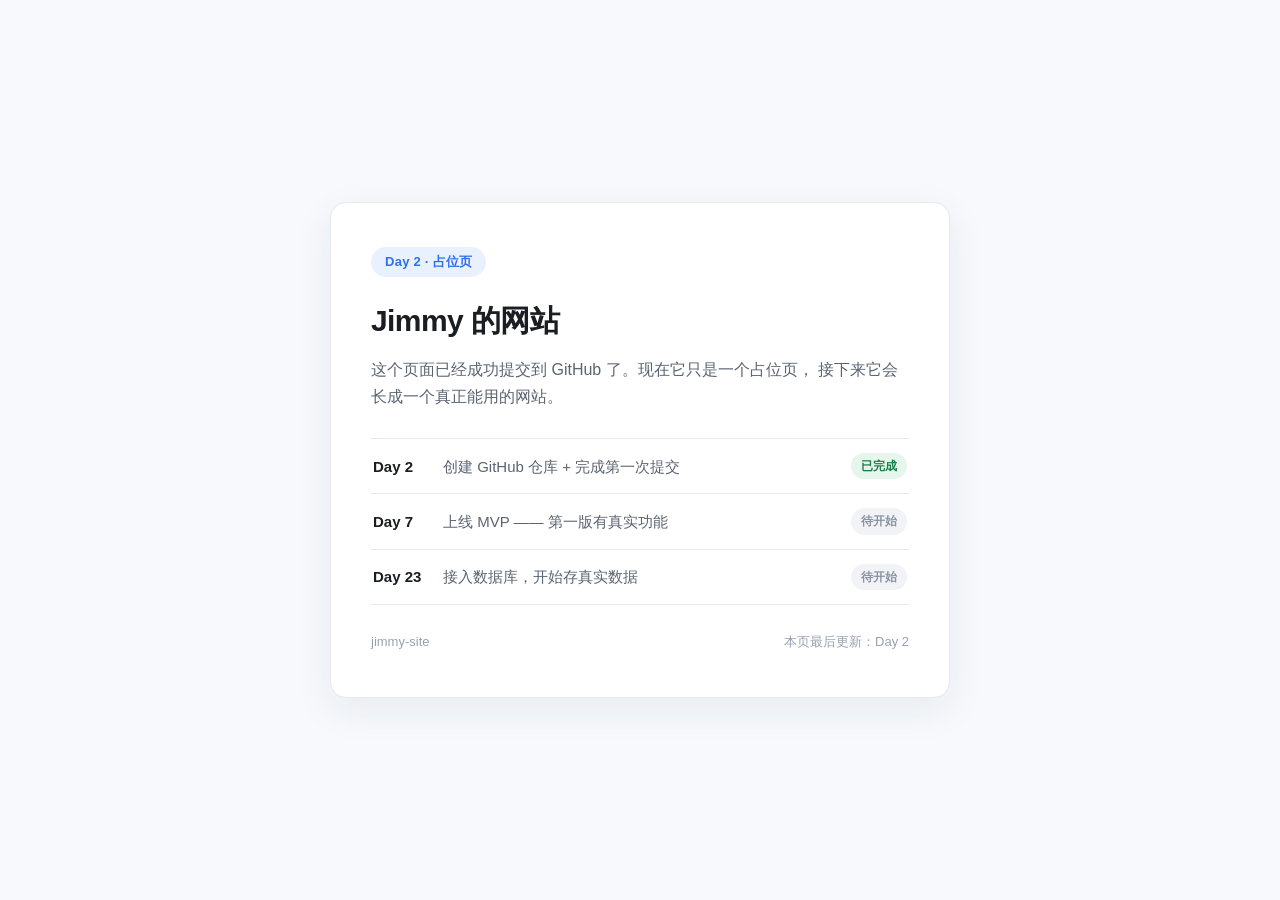
==== index.html @ 3f0fa2a8 "Day 2｜完成 GitHub 仓库创建与首次提交 改了什么：新建网站项目骨架并完成本地 git 初始化，把项目文件纳入版本管理 加了什么：index.html 占位页、README.md 说明文档、" ====
<!DOCTYPE html>
<html lang="zh-CN">
<head>
<meta charset="UTF-8">
<meta name="viewport" content="width=device-width, initial-scale=1.0">
<title>Jimmy 的网站 · 建设中</title>
<style>
  :root {
    --ink: #1a1d21;
    --ink-soft: #5b6472;
    --line: #e6e9ee;
    --brand: #2f6feb;
    --bg: #f7f9fc;
    --card: #ffffff;
  }
  * { box-sizing: border-box; margin: 0; padding: 0; }
  body {
    font-family: -apple-system, BlinkMacSystemFont, "Segoe UI",
                 "Microsoft YaHei", "PingFang SC", sans-serif;
    background: var(--bg);
    color: var(--ink);
    min-height: 100vh;
    display: flex;
    align-items: center;
    justify-content: center;
    padding: 24px;
    line-height: 1.7;
  }
  .card {
    background: var(--card);
    border: 1px solid var(--line);
    border-radius: 16px;
    padding: 44px 40px;
    max-width: 620px;
    width: 100%;
    box-shadow: 0 12px 40px rgba(24, 39, 75, 0.07);
  }
  .badge {
    display: inline-block;
    font-size: 13px;
    font-weight: 600;
    color: var(--brand);
    background: #eaf1fe;
    border-radius: 999px;
    padding: 4px 14px;
    letter-spacing: 0.02em;
  }
  h1 {
    font-size: 30px;
    letter-spacing: -0.02em;
    margin: 18px 0 10px;
  }
  .sub {
    color: var(--ink-soft);
    font-size: 16px;
  }
  .plan {
    list-style: none;
    margin: 28px 0 0;
    border-top: 1px solid var(--line);
  }
  .plan li {
    display: flex;
    align-items: center;
    gap: 12px;
    padding: 14px 2px;
    border-bottom: 1px solid var(--line);
    font-size: 15px;
  }
  .plan b {
    min-width: 58px;
    color: var(--ink);
    font-weight: 600;
  }
  .plan .txt { flex: 1; color: var(--ink-soft); }
  .done {
    font-size: 12px;
    font-weight: 600;
    color: #1a7f4b;
    background: #e6f6ed;
    padding: 3px 10px;
    border-radius: 999px;
    white-space: nowrap;
  }
  .todo {
    font-size: 12px;
    font-weight: 600;
    color: #8a93a1;
    background: #f1f3f7;
    padding: 3px 10px;
    border-radius: 999px;
    white-space: nowrap;
  }
  footer {
    margin-top: 26px;
    font-size: 13px;
    color: #98a1af;
    display: flex;
    justify-content: space-between;
    flex-wrap: wrap;
    gap: 8px;
  }
</style>
</head>
<body>
  <main class="card">
    <span class="badge">Day 2 · 占位页</span>
    <h1>Jimmy 的网站</h1>
    <p class="sub">
      这个页面已经成功提交到 GitHub 了。现在它只是一个占位页，
      接下来它会长成一个真正能用的网站。
    </p>

    <ul class="plan">
      <li>
        <b>Day 2</b>
        <span class="txt">创建 GitHub 仓库 + 完成第一次提交</span>
        <span class="done">已完成</span>
      </li>
      <li>
        <b>Day 7</b>
        <span class="txt">上线 MVP —— 第一版有真实功能</span>
        <span class="todo">待开始</span>
      </li>
      <li>
        <b>Day 23</b>
        <span class="txt">接入数据库，开始存真实数据</span>
        <span class="todo">待开始</span>
      </li>
    </ul>

    <footer>
      <span>jimmy-site</span>
      <span>本页最后更新：Day 2</span>
    </footer>
  </main>
</body>
</html>
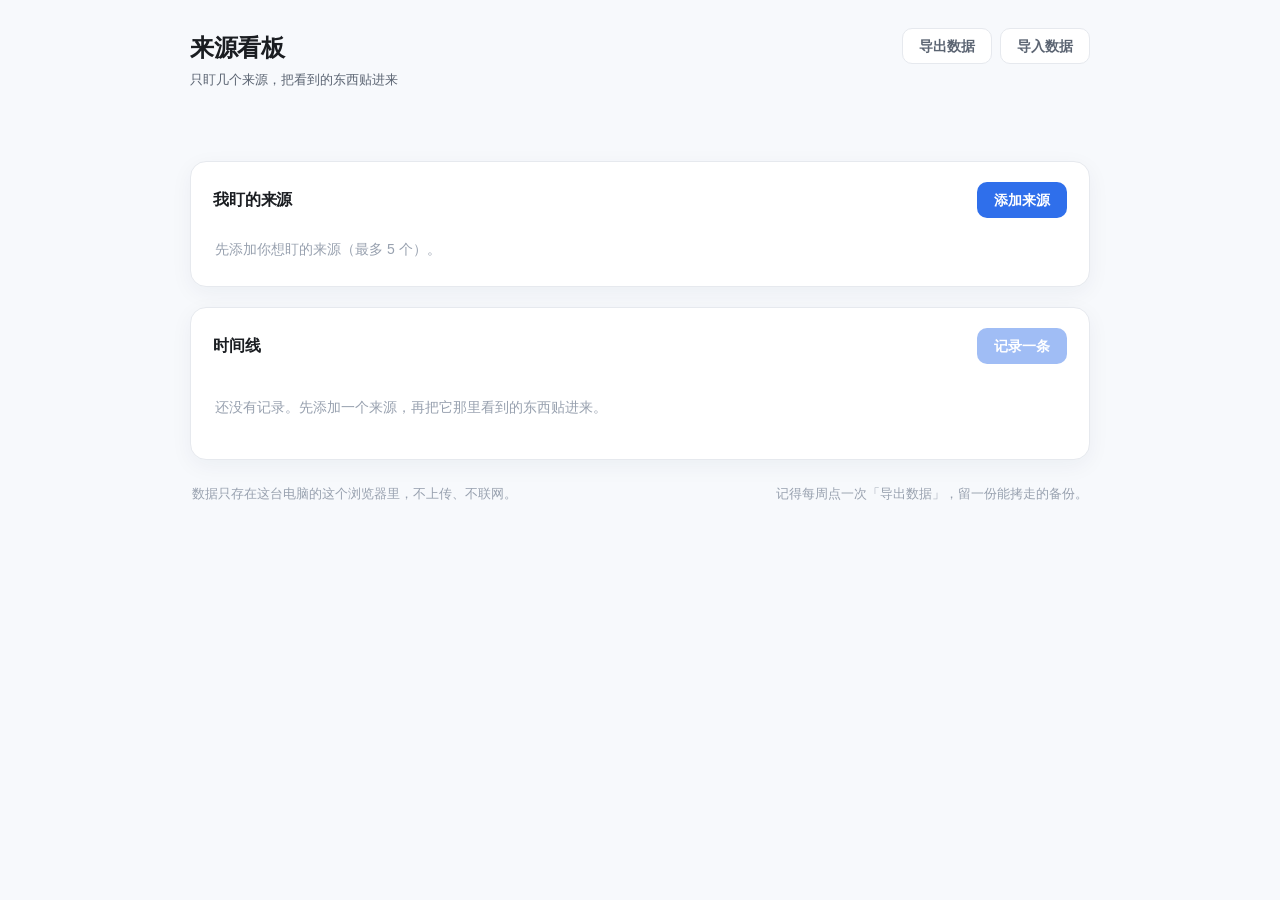
==== commit 46ae2313: "Day 7｜做出第一版能跑的 MVP：双击 index.html 就能用的「来源看板」 改了什么：index.html 从 Day 2 的占位页换成正式的来源看板首页；README 补上运行方式、怎么" ====
--- a/index.html
+++ b/index.html
@@ -3,136 +3,59 @@
 <head>
 <meta charset="UTF-8">
 <meta name="viewport" content="width=device-width, initial-scale=1.0">
-<title>Jimmy 的网站 · 建设中</title>
-<style>
-  :root {
-    --ink: #1a1d21;
-    --ink-soft: #5b6472;
-    --line: #e6e9ee;
-    --brand: #2f6feb;
-    --bg: #f7f9fc;
-    --card: #ffffff;
-  }
-  * { box-sizing: border-box; margin: 0; padding: 0; }
-  body {
-    font-family: -apple-system, BlinkMacSystemFont, "Segoe UI",
-                 "Microsoft YaHei", "PingFang SC", sans-serif;
-    background: var(--bg);
-    color: var(--ink);
-    min-height: 100vh;
-    display: flex;
-    align-items: center;
-    justify-content: center;
-    padding: 24px;
-    line-height: 1.7;
-  }
-  .card {
-    background: var(--card);
-    border: 1px solid var(--line);
-    border-radius: 16px;
-    padding: 44px 40px;
-    max-width: 620px;
-    width: 100%;
-    box-shadow: 0 12px 40px rgba(24, 39, 75, 0.07);
-  }
-  .badge {
-    display: inline-block;
-    font-size: 13px;
-    font-weight: 600;
-    color: var(--brand);
-    background: #eaf1fe;
-    border-radius: 999px;
-    padding: 4px 14px;
-    letter-spacing: 0.02em;
-  }
-  h1 {
-    font-size: 30px;
-    letter-spacing: -0.02em;
-    margin: 18px 0 10px;
-  }
-  .sub {
-    color: var(--ink-soft);
-    font-size: 16px;
-  }
-  .plan {
-    list-style: none;
-    margin: 28px 0 0;
-    border-top: 1px solid var(--line);
-  }
-  .plan li {
-    display: flex;
-    align-items: center;
-    gap: 12px;
-    padding: 14px 2px;
-    border-bottom: 1px solid var(--line);
-    font-size: 15px;
-  }
-  .plan b {
-    min-width: 58px;
-    color: var(--ink);
-    font-weight: 600;
-  }
-  .plan .txt { flex: 1; color: var(--ink-soft); }
-  .done {
-    font-size: 12px;
-    font-weight: 600;
-    color: #1a7f4b;
-    background: #e6f6ed;
-    padding: 3px 10px;
-    border-radius: 999px;
-    white-space: nowrap;
-  }
-  .todo {
-    font-size: 12px;
-    font-weight: 600;
-    color: #8a93a1;
-    background: #f1f3f7;
-    padding: 3px 10px;
-    border-radius: 999px;
-    white-space: nowrap;
-  }
-  footer {
-    margin-top: 26px;
-    font-size: 13px;
-    color: #98a1af;
-    display: flex;
-    justify-content: space-between;
-    flex-wrap: wrap;
-    gap: 8px;
-  }
-</style>
+<title>来源看板</title>
+<link rel="stylesheet" href="assets/style.css">
 </head>
-<body>
-  <main class="card">
-    <span class="badge">Day 2 · 占位页</span>
-    <h1>Jimmy 的网站</h1>
-    <p class="sub">
-      这个页面已经成功提交到 GitHub 了。现在它只是一个占位页，
-      接下来它会长成一个真正能用的网站。
-    </p>
+<body data-page="home">
+  <div class="wrap">
 
-    <ul class="plan">
-      <li>
-        <b>Day 2</b>
-        <span class="txt">创建 GitHub 仓库 + 完成第一次提交</span>
-        <span class="done">已完成</span>
-      </li>
-      <li>
-        <b>Day 7</b>
-        <span class="txt">上线 MVP —— 第一版有真实功能</span>
-        <span class="todo">待开始</span>
-      </li>
-      <li>
-        <b>Day 23</b>
-        <span class="txt">接入数据库，开始存真实数据</span>
-        <span class="todo">待开始</span>
-      </li>
-    </ul>
+    <header class="topbar">
+      <div class="brand">
+        <span class="brand-name">来源看板</span>
+        <span class="brand-sub">只盯几个来源，把看到的东西贴进来</span>
+      </div>
+      <div class="top-actions">
+        <button type="button" id="btn-export" class="btn btn-ghost">导出数据</button>
+        <button type="button" id="btn-import" class="btn btn-ghost">导入数据</button>
+        <input type="file" id="file-import" accept=".json,application/json" hidden>
+      </div>
+    </header>
 
-    <footer>
-      <span>jimmy-site</span>
-      <span>本页最后更新：Day 2</span>
+    <p id="focus-bar" class="focus-bar" hidden></p>
+
+    <section class="panel">
+      <div class="panel-head">
+        <h2 class="panel-title">我盯的来源</h2>
+        <button type="button" id="btn-add-source" class="btn btn-primary">添加来源</button>
+      </div>
+      <p id="limit-hint" class="limit-hint" hidden></p>
+      <div id="source-grid" class="source-grid"></div>
+      <p id="source-empty" class="empty" hidden></p>
+    </section>
+
+    <section class="panel">
+      <div class="panel-head">
+        <h2 class="panel-title">时间线</h2>
+        <button type="button" id="btn-add-item" class="btn btn-primary">记录一条</button>
+      </div>
+      <div id="filter-bar" class="filter-bar"></div>
+      <ul id="timeline" class="timeline"></ul>
+    </section>
+
+    <footer class="foot">
+      <span>数据只存在这台电脑的这个浏览器里，不上传、不联网。</span>
+      <span>记得每周点一次「导出数据」，留一份能拷走的备份。</span>
     </footer>
-  </main>
+
+  </div>
+
+  <div id="modal-root"></div>
+
+  <!-- 全部用传统 <script src>，按顺序加载。
+       绝不用 type="module"——Day 5 实验 3 实测过，本地双击的页面会直接白屏。 -->
+  <script src="assets/config.js"></script>
+  <script src="assets/store.js"></script>
+  <script src="assets/rules.js"></script>
+  <script src="assets/ui.js"></script>
 </body>
 </html>
--- a/assets/style.css
+++ b/assets/style.css
@@ -0,0 +1,548 @@
+/* style.css —— 全站样式。只有视觉，不含任何逻辑。
+   配色延续 Day 2 占位页那一套（浅底 + 蓝主色），保证是同一个"系列"。 */
+
+:root {
+  --ink: #1a1d21;
+  --ink-soft: #5b6472;
+  --ink-faint: #98a1af;
+  --line: #e6e9ee;
+  --line-soft: #f1f3f7;
+  --brand: #2f6feb;
+  --brand-soft: #eaf1fe;
+  --bg: #f7f9fc;
+  --card: #ffffff;
+  --danger: #d64545;
+  --danger-soft: #fdf1f1;
+  --warn: #b45309;
+  --warn-soft: #fff7ed;
+  --warn-line: #f6d9b4;
+  --ok: #1a7f4b;
+  --ok-soft: #e6f6ed;
+}
+
+* { box-sizing: border-box; margin: 0; padding: 0; }
+
+body {
+  font-family: -apple-system, BlinkMacSystemFont, "Segoe UI",
+               "Microsoft YaHei", "PingFang SC", sans-serif;
+  background: var(--bg);
+  color: var(--ink);
+  line-height: 1.7;
+  -webkit-font-smoothing: antialiased;
+}
+
+.wrap {
+  max-width: 940px;
+  margin: 0 auto;
+  padding: 28px 20px 56px;
+}
+
+/* ---------- 顶部 ---------- */
+
+.topbar {
+  display: flex;
+  align-items: flex-start;
+  justify-content: space-between;
+  gap: 16px;
+  flex-wrap: wrap;
+  margin-bottom: 20px;
+}
+
+.brand { display: flex; flex-direction: column; }
+
+.brand-name {
+  font-size: 24px;
+  font-weight: 700;
+  letter-spacing: -0.02em;
+}
+
+.brand-sub { font-size: 13px; color: var(--ink-soft); }
+
+.top-actions { display: flex; gap: 8px; align-items: center; }
+
+.back-link {
+  font-size: 14px;
+  color: var(--brand);
+  text-decoration: none;
+  font-weight: 600;
+}
+.back-link:hover { text-decoration: underline; }
+
+/* ---------- 按钮 ---------- */
+
+.btn {
+  font-family: inherit;
+  font-size: 14px;
+  font-weight: 600;
+  line-height: 1;
+  padding: 10px 16px;
+  border-radius: 10px;
+  border: 1px solid transparent;
+  cursor: pointer;
+  background: none;
+  transition: background 0.15s, border-color 0.15s, opacity 0.15s;
+}
+
+.btn-primary { background: var(--brand); color: #fff; }
+.btn-primary:hover { background: #2560d4; }
+
+.btn-ghost {
+  background: var(--card);
+  border-color: var(--line);
+  color: var(--ink-soft);
+}
+.btn-ghost:hover { border-color: #cdd5e0; color: var(--ink); }
+
+.btn-danger { background: var(--danger); color: #fff; }
+.btn-danger:hover { background: #bd3a3a; }
+
+.btn-sm { font-size: 13px; padding: 7px 12px; }
+
+.btn:disabled {
+  opacity: 0.45;
+  cursor: not-allowed;
+}
+
+.btn-ghost.is-danger { color: var(--danger); border-color: #f0d0d0; }
+.btn-ghost.is-danger:hover { background: var(--danger-soft); }
+
+/* ---------- 顶部那句话（F2 / AC-04） ---------- */
+
+.focus-bar {
+  display: flex;
+  align-items: center;
+  gap: 6px;
+  flex-wrap: wrap;
+  font-size: 15px;
+  padding: 14px 18px;
+  border-radius: 12px;
+  margin-bottom: 20px;
+  border: 1px solid transparent;
+}
+
+.focus-bar.is-alert {
+  background: var(--warn-soft);
+  border-color: var(--warn-line);
+  color: #7c3d06;
+}
+
+.focus-bar.is-ok {
+  background: var(--ok-soft);
+  border-color: #c9e8d6;
+  color: #14603a;
+}
+
+.focus-label, .focus-tail { color: inherit; }
+
+.focus-name {
+  font-weight: 700;
+  color: inherit;
+  text-decoration: underline;
+  text-decoration-thickness: 1px;
+  text-underline-offset: 3px;
+}
+.focus-name:hover { text-decoration-thickness: 2px; }
+
+.focus-ok-dot {
+  width: 8px; height: 8px;
+  border-radius: 50%;
+  background: var(--ok);
+  display: inline-block;
+}
+
+/* ---------- 面板 ---------- */
+
+.panel {
+  background: var(--card);
+  border: 1px solid var(--line);
+  border-radius: 16px;
+  padding: 20px 22px 22px;
+  margin-bottom: 20px;
+  box-shadow: 0 6px 22px rgba(24, 39, 75, 0.05);
+}
+
+.panel-head {
+  display: flex;
+  align-items: center;
+  justify-content: space-between;
+  gap: 12px;
+  margin-bottom: 14px;
+}
+
+.panel-title {
+  font-size: 16px;
+  font-weight: 700;
+  letter-spacing: -0.01em;
+}
+
+.limit-hint {
+  font-size: 13px;
+  color: var(--ink-soft);
+  margin-bottom: 12px;
+}
+.limit-hint.is-full {
+  background: var(--danger-soft);
+  border: 1px solid #f0cccc;
+  color: #9b2c2c;
+  border-radius: 10px;
+  padding: 10px 14px;
+}
+
+/* ---------- 来源卡片（F1） ---------- */
+
+.source-grid {
+  display: grid;
+  grid-template-columns: repeat(auto-fill, minmax(240px, 1fr));
+  gap: 12px;
+}
+
+.source-card {
+  border: 1px solid var(--line);
+  border-radius: 12px;
+  padding: 14px 16px;
+  background: var(--card);
+  display: flex;
+  flex-direction: column;
+  gap: 8px;
+  transition: border-color 0.15s, box-shadow 0.15s;
+}
+.source-card:hover { box-shadow: 0 4px 14px rgba(24, 39, 75, 0.07); }
+
+/* 标红：颜色 + 文字两样都要有（AC-03） */
+.source-card.is-stale {
+  border-color: #f0c9c9;
+  background: linear-gradient(180deg, #fffafa 0%, #ffffff 100%);
+}
+
+.src-head {
+  display: flex;
+  align-items: baseline;
+  justify-content: space-between;
+  gap: 10px;
+}
+
+.src-name {
+  font-size: 15px;
+  font-weight: 700;
+  color: var(--ink);
+  text-decoration: none;
+  overflow: hidden;
+  text-overflow: ellipsis;
+  white-space: nowrap;
+}
+.src-name:hover { color: var(--brand); }
+
+.src-count {
+  font-size: 12px;
+  color: var(--ink-soft);
+  background: var(--line-soft);
+  border-radius: 999px;
+  padding: 2px 9px;
+  white-space: nowrap;
+  text-decoration: none;
+}
+.src-count:hover { background: var(--brand-soft); color: var(--brand); }
+
+.src-last {
+  display: flex;
+  align-items: center;
+  gap: 8px;
+  font-size: 13px;
+  color: var(--ink-soft);
+  min-height: 22px;
+}
+.src-last .stale-tag { margin-left: auto; }
+.src-last-label { color: var(--ink-faint); }
+.src-last-value { font-weight: 600; color: var(--ink); }
+.source-card.is-stale .src-last-value { color: #b4302f; }
+
+.src-foot {
+  display: flex;
+  align-items: center;
+  gap: 8px;
+  flex-wrap: nowrap;
+  margin-top: 2px;
+}
+
+.stale-tag {
+  font-size: 12px;
+  font-weight: 700;
+  color: #fff;
+  background: var(--danger);
+  border-radius: 999px;
+  padding: 2px 10px;
+  white-space: nowrap;
+  flex-shrink: 0;
+}
+
+.src-url {
+  font-size: 12px;
+  color: var(--brand);
+  text-decoration: none;
+  overflow: hidden;
+  text-overflow: ellipsis;
+  white-space: nowrap;
+  flex: 1;
+  min-width: 0;
+}
+.src-url:hover { text-decoration: underline; }
+
+.src-foot .btn { margin-left: auto; flex-shrink: 0; }
+
+/* ---------- 筛选（F5） ---------- */
+
+.filter-bar {
+  display: flex;
+  gap: 8px;
+  flex-wrap: wrap;
+  margin-bottom: 14px;
+}
+.filter-bar:empty { display: none; }
+
+.chip {
+  font-family: inherit;
+  font-size: 13px;
+  font-weight: 600;
+  color: var(--ink-soft);
+  background: var(--line-soft);
+  border: 1px solid transparent;
+  border-radius: 999px;
+  padding: 5px 14px;
+  cursor: pointer;
+  max-width: 180px;
+  overflow: hidden;
+  text-overflow: ellipsis;
+  white-space: nowrap;
+}
+.chip:hover { background: #e8ecf3; }
+.chip.is-active { background: var(--brand); color: #fff; }
+
+/* ---------- 时间线（F4） ---------- */
+
+.timeline { list-style: none; }
+
+.item {
+  border-top: 1px solid var(--line-soft);
+  padding: 14px 2px;
+  display: flex;
+  flex-direction: column;
+  gap: 5px;
+}
+.item:first-child { border-top: none; }
+
+.item-head {
+  display: flex;
+  align-items: center;
+  gap: 10px;
+  flex-wrap: wrap;
+}
+
+.tag {
+  font-size: 11.5px;
+  font-weight: 700;
+  color: #fff;
+  border-radius: 999px;
+  padding: 2px 10px;
+  white-space: nowrap;
+}
+
+.item-time { font-size: 12px; color: var(--ink-faint); }
+
+.item-title {
+  font-size: 15px;
+  font-weight: 600;
+  color: var(--ink);
+  text-decoration: none;
+  word-break: break-word;
+}
+a.item-title:hover { color: var(--brand); text-decoration: underline; }
+
+.item-note {
+  font-size: 13.5px;
+  color: var(--ink-soft);
+  word-break: break-word;
+}
+
+.item-acts {
+  display: flex;
+  align-items: center;
+  gap: 12px;
+  flex-wrap: wrap;
+  margin-top: 2px;
+}
+
+.item-url {
+  font-size: 12px;
+  color: var(--brand);
+  text-decoration: none;
+  overflow: hidden;
+  text-overflow: ellipsis;
+  white-space: nowrap;
+  max-width: 340px;
+}
+.item-url:hover { text-decoration: underline; }
+
+.link-btn {
+  font-family: inherit;
+  font-size: 12.5px;
+  color: var(--ink-faint);
+  background: none;
+  border: none;
+  cursor: pointer;
+  padding: 0;
+  text-decoration: underline;
+  text-decoration-color: #d8dee7;
+  text-underline-offset: 3px;
+}
+.link-btn:hover { color: var(--ink-soft); }
+.link-btn.is-danger:hover { color: var(--danger); }
+
+.timeline-empty, .empty {
+  font-size: 14px;
+  color: var(--ink-faint);
+  padding: 18px 2px;
+}
+.empty { padding: 6px 2px 2px; }
+
+/* ---------- 详情页 ---------- */
+
+.src-detail-head {
+  display: flex;
+  justify-content: space-between;
+  align-items: flex-start;
+  gap: 16px;
+  flex-wrap: wrap;
+  margin-bottom: 16px;
+}
+
+.src-detail-name {
+  font-size: 22px;
+  font-weight: 700;
+  letter-spacing: -0.02em;
+}
+
+.src-detail-meta {
+  display: flex;
+  gap: 12px;
+  flex-wrap: wrap;
+  font-size: 13.5px;
+  color: var(--ink-soft);
+  margin-top: 4px;
+}
+.src-detail-last { font-weight: 600; color: var(--ink); }
+.src-detail-last.is-stale { color: #b4302f; }
+
+.src-detail-url-row { margin-top: 4px; font-size: 13px; }
+.src-detail-url-row a { color: var(--brand); }
+
+.src-detail-acts { display: flex; gap: 8px; flex-wrap: wrap; }
+
+/* ---------- 弹窗 ---------- */
+
+.modal-back {
+  position: fixed;
+  inset: 0;
+  background: rgba(20, 26, 38, 0.42);
+  display: flex;
+  align-items: center;
+  justify-content: center;
+  padding: 20px;
+  z-index: 50;
+}
+
+.modal {
+  background: var(--card);
+  border-radius: 16px;
+  padding: 24px 24px 20px;
+  width: 100%;
+  max-width: 460px;
+  max-height: 88vh;
+  overflow-y: auto;
+  box-shadow: 0 20px 60px rgba(15, 23, 42, 0.28);
+}
+
+.modal-title { font-size: 18px; font-weight: 700; margin-bottom: 16px; }
+.modal-text { font-size: 14.5px; color: var(--ink-soft); margin-bottom: 20px; word-break: break-word; }
+
+.form { display: flex; flex-direction: column; gap: 14px; }
+
+.field { display: flex; flex-direction: column; gap: 5px; }
+
+.field-label { font-size: 13px; font-weight: 600; color: var(--ink-soft); }
+
+.input {
+  font-family: inherit;
+  font-size: 14.5px;
+  color: var(--ink);
+  background: var(--card);
+  border: 1px solid var(--line);
+  border-radius: 10px;
+  padding: 9px 12px;
+  width: 100%;
+  resize: vertical;
+}
+.input:focus { outline: none; border-color: var(--brand); box-shadow: 0 0 0 3px var(--brand-soft); }
+
+.field-hint { font-size: 12px; color: var(--ink-faint); }
+
+.form-error {
+  font-size: 13.5px;
+  color: #b4302f;
+  background: var(--danger-soft);
+  border: 1px solid #f0cccc;
+  border-radius: 10px;
+  padding: 9px 12px;
+  margin-top: 14px;
+}
+
+.modal-foot {
+  display: flex;
+  justify-content: flex-end;
+  gap: 10px;
+  margin-top: 22px;
+}
+
+/* ---------- 浮动提示 ---------- */
+
+.toast {
+  position: fixed;
+  left: 50%;
+  bottom: 28px;
+  transform: translate(-50%, 12px);
+  background: #1f2937;
+  color: #fff;
+  font-size: 13.5px;
+  padding: 11px 18px;
+  border-radius: 10px;
+  max-width: min(90vw, 560px);
+  opacity: 0;
+  pointer-events: none;
+  transition: opacity 0.2s, transform 0.2s;
+  z-index: 80;
+  box-shadow: 0 10px 30px rgba(15, 23, 42, 0.3);
+}
+.toast.is-on { opacity: 1; transform: translate(-50%, 0); }
+.toast.is-error { background: #96261f; }
+
+/* ---------- 页脚 ---------- */
+
+.foot {
+  display: flex;
+  justify-content: space-between;
+  gap: 10px;
+  flex-wrap: wrap;
+  font-size: 12.5px;
+  color: var(--ink-faint);
+  padding: 4px 2px;
+}
+
+/* ---------- 手机上"能用即可" ---------- */
+
+@media (max-width: 620px) {
+  .wrap { padding: 18px 14px 40px; }
+  .panel { padding: 16px 15px 18px; border-radius: 14px; }
+  .source-grid { grid-template-columns: 1fr; }
+  .src-detail-acts { width: 100%; }
+  .item-url { max-width: 200px; }
+  .foot { flex-direction: column; }
+}
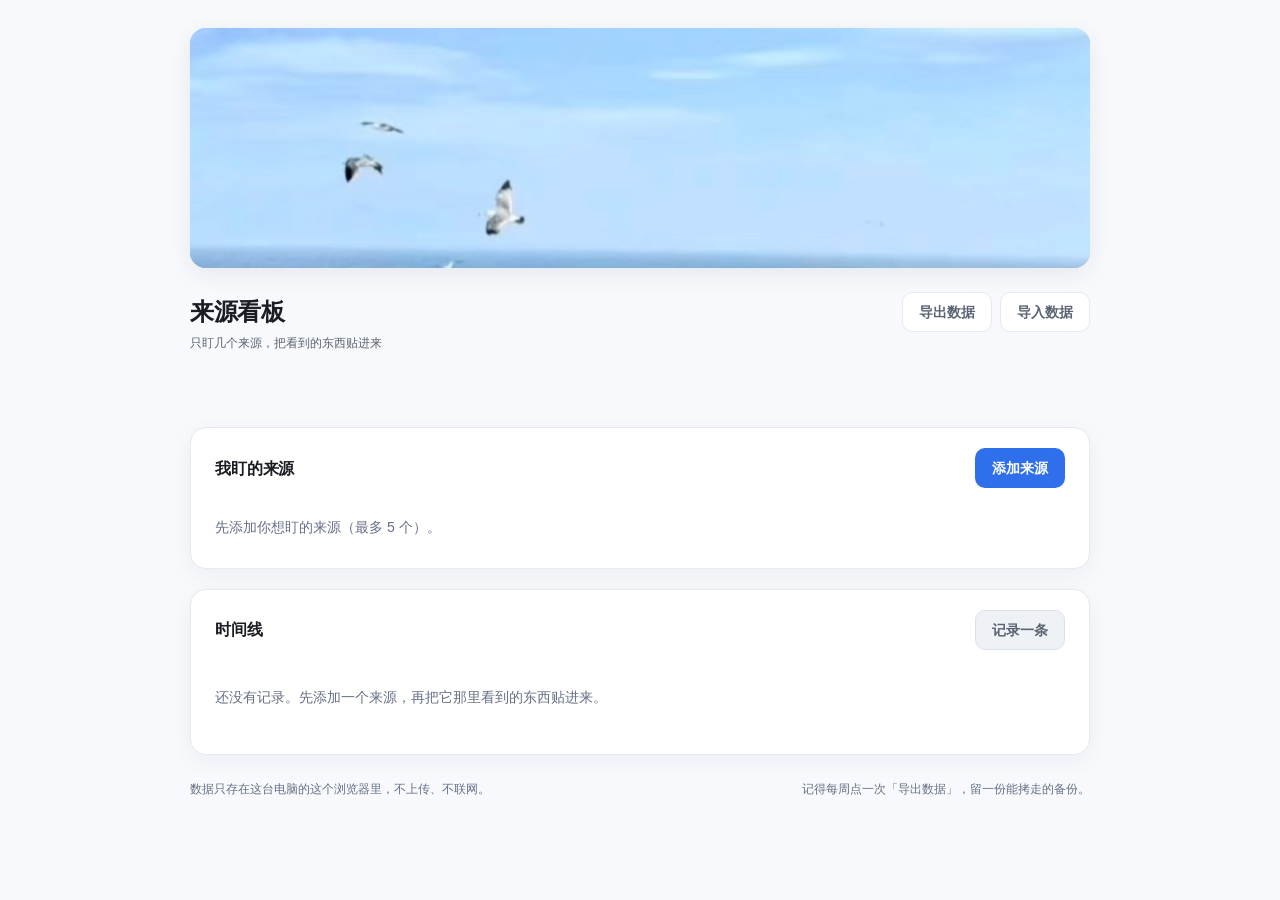
==== commit 96c647f1: "Day 9｜按 7 条设计规则审查前端，把 49 处对比度不合格修到 0 处 改了什么：assets/style.css 只动数值不动结构（次要文字 #98a1af→#667085、间距统一走 4px" ====
--- a/index.html
+++ b/index.html
@@ -8,6 +8,19 @@
 </head>
 <body data-page="home">
   <div class="wrap">
+
+    <!-- 顶部动图横幅（Day 9 新增）：海面微波 + 海鸥。
+         它只是"追加"在页面最上面的一条，下面的结构一点没动。
+         三个属性是自动播放的前提：muted（静音）+ playsinline（手机上不强制全屏）+ loop（循环）。
+         aria-hidden 表示它是纯装饰，读屏软件跳过它。
+         视频是 HEVC 编码，万一某个浏览器放不了，底色里那张静态图会顶上来，
+         所以最差情况也只是"不动"，不会是一块空白。 -->
+    <section class="hero" aria-hidden="true">
+      <video class="hero-video" autoplay muted loop playsinline preload="auto"
+             poster="assets/sea-poster.jpg">
+        <source src="assets/sea.mp4" type="video/mp4">
+      </video>
+    </section>
 
     <header class="topbar">
       <div class="brand">
--- a/assets/style.css
+++ b/assets/style.css
@@ -1,23 +1,79 @@
 /* style.css —— 全站样式。只有视觉，不含任何逻辑。
-   配色延续 Day 2 占位页那一套（浅底 + 蓝主色），保证是同一个"系列"。 */
+   配色延续 Day 2 占位页那一套（浅底 + 蓝主色），保证是同一个"系列"。
+
+   ============================================================
+   Day 9（2026-09-26）：按 docs/day9-design-rules.md 的 7 条规则做了一次前端审查 + 修复。
+   改动都集中在「数值」上，选择器和版面结构一个没动。
+   最重要的是：把规则本身写成了下面的变量（一套"可复用的组件约束"）——
+   以后要调，改变量就够了，不用再逐条找 14px / 22px 这种散落的魔法数字。
+   ============================================================ */
 
 :root {
-  --ink: #1a1d21;
-  --ink-soft: #5b6472;
-  --ink-faint: #98a1af;
+  /* ---------- 颜色 ---------- */
+  --ink: #1a1d21;          /* 主文字 */
+  --ink-soft: #5b6472;     /* 次要文字  对比度 5.98:1 ✓ */
+  /* 规则 1：原来是 #98a1af（白底 2.61:1、浅灰底 2.47:1，都远低于 4.5:1）。
+     改成 #667085 后：白底 4.97:1、页底 4.72:1 ✓
+     它用在页脚、「最后记录：」、时间、编辑/删除、空状态文案上，是本次修得最多的一处。 */
+  --ink-faint: #667085;
+
   --line: #e6e9ee;
   --line-soft: #f1f3f7;
   --brand: #2f6feb;
+  --brand-hover: #2560d4;
+  --brand-dark: #1d4ed8;   /* 浅蓝底上的文字用（悬停态） */
   --brand-soft: #eaf1fe;
   --bg: #f7f9fc;
   --card: #ffffff;
-  --danger: #d64545;
+
+  /* 规则 1：白字压在 #d64545 上只有 4.38:1，差一点点。
+     加深到 #c62828 → 5.62:1 ✓ */
+  --danger: #c62828;
+  --danger-hover: #a71f1f;
   --danger-soft: #fdf1f1;
   --warn: #b45309;
   --warn-soft: #fff7ed;
   --warn-line: #f6d9b4;
   --ok: #1a7f4b;
   --ok-soft: #e6f6ed;
+
+  /* ---------- 规则 6：禁用态 ---------- */
+  /* 原来只写 opacity: 0.45 —— 白字压在变淡的蓝底上只有 1.87:1，
+     而且"不能点"这件事完全靠颜色变淡来表达。
+     现在改成"实心填充 → 描边样式"的**形状**变化 + 可读的灰字。 */
+  --disabled-bg: #eef1f6;
+  --disabled-ink: #5b6472;   /* 在 #eef1f6 上 5.28:1 ✓ */
+  --disabled-line: #dce2ec;
+
+  /* ---------- 规则 5：焦点圈 ---------- */
+  --focus-ring: #2f6feb;
+
+  /* ---------- 规则 4：字号阶梯，只留 4 档 ---------- */
+  /* 原来全站有 24/16/15/14/13.5/13/12.5/12 共 8 档，
+     其中 13 与 13.5、15 与 16 差不到 1px，肉眼看不出却让"层级"失效。
+     收敛成 4 档，相邻档差 ≥ 2px。24 ÷ 16 = 1.5 ≥ 1.4 ✓（规则 7） */
+  --fs-1: 24px;   /* 页面主标题 */
+  --fs-2: 16px;   /* 面板标题、卡片标题、正文强调 */
+  --fs-3: 14px;   /* 正文、按钮、输入框 */
+  --fs-4: 12px;   /* 辅助信息：时间、计数、页脚、标签 */
+
+  /* ---------- 规则 2：间距刻度，只用 4 的倍数 ---------- */
+  /* 原来混着 2/5/6/7/9/10/11/14/15/18/22 这些值，节奏是散的。 */
+  --sp-1: 4px;
+  --sp-2: 8px;
+  --sp-3: 12px;
+  --sp-4: 16px;
+  --sp-5: 20px;
+  --sp-6: 24px;
+  --sp-7: 32px;
+
+  /* ---------- 规则 3：三条左对齐轴线（页面 20 → 面板 44 → 卡片 60） ---------- */
+  --pad-panel: 24px;   /* 面板内边距 */
+  --pad-card: 16px;    /* 卡片内边距 */
+
+  --radius-lg: 16px;
+  --radius-md: 12px;
+  --radius-sm: 10px;
 }
 
 * { box-sizing: border-box; margin: 0; padding: 0; }
@@ -27,6 +83,7 @@
                "Microsoft YaHei", "PingFang SC", sans-serif;
   background: var(--bg);
   color: var(--ink);
+  font-size: var(--fs-3);
   line-height: 1.7;
   -webkit-font-smoothing: antialiased;
 }
@@ -37,31 +94,74 @@
   padding: 28px 20px 56px;
 }
 
+/* ---------- 规则 5：统一的键盘焦点圈 ---------- */
+/* 原来只有输入框有焦点样式，按钮和链接全靠浏览器默认的 1px 细线（实测 outline: 1px auto）。
+   现在统一成品牌色两像素描边 + 2px 留白，键盘走到哪一眼能看见。 */
+:focus-visible {
+  outline: 2px solid var(--focus-ring);
+  outline-offset: 2px;
+  border-radius: 4px;
+}
+
+/* ---------- 顶部动图横幅（Day 9 新增，Jimmy 指定） ---------- */
+/* 它是"追加"在页面最上面的一个区块，下面所有结构原样保留。
+   底色先铺一张静态图：视频没加载出来、或浏览器放不了这个编码时，
+   看到的是这张图，而不是一块空白。 */
+.hero {
+  position: relative;
+  height: 240px;
+  margin-bottom: var(--sp-6);
+  border-radius: var(--radius-lg);
+  overflow: hidden;
+  background: #cfe0ee url("sea-poster.jpg") center 62% / cover no-repeat;
+  box-shadow: 0 6px 22px rgba(24, 39, 75, 0.08);
+}
+
+.hero-video {
+  display: block;
+  width: 100%;
+  height: 100%;
+  /* 视频是竖幅 720×976，横幅是横的，所以要裁掉上下两头。
+     `center 62%` 这一步同时干了两件事（62% 是实测出来的位置，不是拍的）：
+       ① 原视频的**海平线正好在画面正中**（第 490/976 行），取 62% 之后，
+          横幅顶部留一条天空 + 海平线，下面全是深蓝海面和右侧那条白色尾迹——
+          就是"微波荡漾"那一段。取 40% 只会拿到一整片天空，试过，很空。
+       ② 视频从第 2 秒起左上角有个白色圆形水印（源头 x≈8%、y≈14% 处）。
+          只要裁到下半部，水印自动落在画面外，不用打码也不用遮。 */
+  object-fit: cover;
+  object-position: center 62%;
+}
+
+/* 用户在系统里开了「减少动态效果」，就别播了，静态图更合适 */
+@media (prefers-reduced-motion: reduce) {
+  .hero-video { display: none; }
+}
+
 /* ---------- 顶部 ---------- */
 
 .topbar {
   display: flex;
   align-items: flex-start;
   justify-content: space-between;
-  gap: 16px;
-  flex-wrap: wrap;
-  margin-bottom: 20px;
+  gap: var(--sp-4);
+  flex-wrap: wrap;
+  margin-bottom: var(--sp-5);
 }
 
 .brand { display: flex; flex-direction: column; }
 
 .brand-name {
-  font-size: 24px;
+  font-size: var(--fs-1);
   font-weight: 700;
   letter-spacing: -0.02em;
 }
 
-.brand-sub { font-size: 13px; color: var(--ink-soft); }
-
-.top-actions { display: flex; gap: 8px; align-items: center; }
+.brand-sub { font-size: var(--fs-4); color: var(--ink-soft); }
+
+.top-actions { display: flex; gap: var(--sp-2); align-items: center; }
 
 .back-link {
-  font-size: 14px;
+  font-size: var(--fs-3);
   color: var(--brand);
   text-decoration: none;
   font-weight: 600;
@@ -72,19 +172,24 @@
 
 .btn {
   font-family: inherit;
-  font-size: 14px;
+  font-size: var(--fs-3);
   font-weight: 600;
   line-height: 1;
-  padding: 10px 16px;
-  border-radius: 10px;
+  padding: var(--sp-3) var(--sp-4);
+  /* 规则 5：给按钮一个 32px 的最小高度，手指/触控板都不容易点空 */
+  min-height: 32px;
+  display: inline-flex;
+  align-items: center;
+  justify-content: center;
+  border-radius: var(--radius-sm);
   border: 1px solid transparent;
   cursor: pointer;
   background: none;
-  transition: background 0.15s, border-color 0.15s, opacity 0.15s;
+  transition: background 0.15s, border-color 0.15s, color 0.15s;
 }
 
 .btn-primary { background: var(--brand); color: #fff; }
-.btn-primary:hover { background: #2560d4; }
+.btn-primary:hover { background: var(--brand-hover); }
 
 .btn-ghost {
   background: var(--card);
@@ -94,13 +199,19 @@
 .btn-ghost:hover { border-color: #cdd5e0; color: var(--ink); }
 
 .btn-danger { background: var(--danger); color: #fff; }
-.btn-danger:hover { background: #bd3a3a; }
-
-.btn-sm { font-size: 13px; padding: 7px 12px; }
-
-.btn:disabled {
-  opacity: 0.45;
+.btn-danger:hover { background: var(--danger-hover); }
+
+.btn-sm { font-size: var(--fs-3); padding: var(--sp-2) var(--sp-3); }
+
+/* 规则 6：禁用态不再只靠"变淡"（原来 opacity: 0.45 只有 1.87:1 的对比度）。
+   现在是：实心蓝 → 浅灰底 + 描边，形状变了、字也看得清。 */
+.btn:disabled,
+.btn:disabled:hover {
+  background: var(--disabled-bg);
+  border-color: var(--disabled-line);
+  color: var(--disabled-ink);
   cursor: not-allowed;
+  box-shadow: none;
 }
 
 .btn-ghost.is-danger { color: var(--danger); border-color: #f0d0d0; }
@@ -111,12 +222,12 @@
 .focus-bar {
   display: flex;
   align-items: center;
-  gap: 6px;
-  flex-wrap: wrap;
-  font-size: 15px;
-  padding: 14px 18px;
-  border-radius: 12px;
-  margin-bottom: 20px;
+  gap: var(--sp-2);
+  flex-wrap: wrap;
+  font-size: var(--fs-2);
+  padding: var(--sp-4);
+  border-radius: var(--radius-md);
+  margin-bottom: var(--sp-5);
   border: 1px solid transparent;
 }
 
@@ -144,7 +255,7 @@
 .focus-name:hover { text-decoration-thickness: 2px; }
 
 .focus-ok-dot {
-  width: 8px; height: 8px;
+  width: var(--sp-2); height: var(--sp-2);
   border-radius: 50%;
   background: var(--ok);
   display: inline-block;
@@ -155,9 +266,10 @@
 .panel {
   background: var(--card);
   border: 1px solid var(--line);
-  border-radius: 16px;
-  padding: 20px 22px 22px;
-  margin-bottom: 20px;
+  border-radius: var(--radius-lg);
+  /* 规则 3：22 → 24，让面板里的文字正好落在第 2 条轴线上（页面 20 → 面板 44） */
+  padding: var(--sp-5) var(--pad-panel) var(--pad-panel);
+  margin-bottom: var(--sp-5);
   box-shadow: 0 6px 22px rgba(24, 39, 75, 0.05);
 }
 
@@ -165,27 +277,27 @@
   display: flex;
   align-items: center;
   justify-content: space-between;
-  gap: 12px;
-  margin-bottom: 14px;
+  gap: var(--sp-3);
+  margin-bottom: var(--sp-4);
 }
 
 .panel-title {
-  font-size: 16px;
+  font-size: var(--fs-2);
   font-weight: 700;
   letter-spacing: -0.01em;
 }
 
 .limit-hint {
-  font-size: 13px;
+  font-size: var(--fs-3);
   color: var(--ink-soft);
-  margin-bottom: 12px;
+  margin-bottom: var(--sp-3);
 }
 .limit-hint.is-full {
   background: var(--danger-soft);
   border: 1px solid #f0cccc;
   color: #9b2c2c;
-  border-radius: 10px;
-  padding: 10px 14px;
+  border-radius: var(--radius-sm);
+  padding: var(--sp-3) var(--sp-4);
 }
 
 /* ---------- 来源卡片（F1） ---------- */
@@ -193,17 +305,17 @@
 .source-grid {
   display: grid;
   grid-template-columns: repeat(auto-fill, minmax(240px, 1fr));
-  gap: 12px;
+  gap: var(--sp-3);
 }
 
 .source-card {
   border: 1px solid var(--line);
-  border-radius: 12px;
-  padding: 14px 16px;
+  border-radius: var(--radius-md);
+  padding: var(--pad-card);
   background: var(--card);
   display: flex;
   flex-direction: column;
-  gap: 8px;
+  gap: var(--sp-2);
   transition: border-color 0.15s, box-shadow 0.15s;
 }
 .source-card:hover { box-shadow: 0 4px 14px rgba(24, 39, 75, 0.07); }
@@ -218,36 +330,37 @@
   display: flex;
   align-items: baseline;
   justify-content: space-between;
-  gap: 10px;
+  gap: var(--sp-2);
 }
 
 .src-name {
-  font-size: 15px;
+  font-size: var(--fs-2);
   font-weight: 700;
   color: var(--ink);
   text-decoration: none;
   overflow: hidden;
   text-overflow: ellipsis;
   white-space: nowrap;
+  padding: var(--sp-1) 0;      /* 规则 5：把可点区域撑高一点 */
 }
 .src-name:hover { color: var(--brand); }
 
 .src-count {
-  font-size: 12px;
+  font-size: var(--fs-4);
   color: var(--ink-soft);
   background: var(--line-soft);
   border-radius: 999px;
-  padding: 2px 9px;
+  padding: var(--sp-1) var(--sp-3);
   white-space: nowrap;
   text-decoration: none;
 }
-.src-count:hover { background: var(--brand-soft); color: var(--brand); }
+.src-count:hover { background: var(--brand-soft); color: var(--brand-dark); }
 
 .src-last {
   display: flex;
   align-items: center;
-  gap: 8px;
-  font-size: 13px;
+  gap: var(--sp-2);
+  font-size: var(--fs-3);
   color: var(--ink-soft);
   min-height: 22px;
 }
@@ -259,24 +372,24 @@
 .src-foot {
   display: flex;
   align-items: center;
-  gap: 8px;
+  gap: var(--sp-2);
   flex-wrap: nowrap;
-  margin-top: 2px;
+  margin-top: var(--sp-1);
 }
 
 .stale-tag {
-  font-size: 12px;
+  font-size: var(--fs-4);
   font-weight: 700;
   color: #fff;
   background: var(--danger);
   border-radius: 999px;
-  padding: 2px 10px;
+  padding: var(--sp-1) var(--sp-3);
   white-space: nowrap;
   flex-shrink: 0;
 }
 
 .src-url {
-  font-size: 12px;
+  font-size: var(--fs-4);
   color: var(--brand);
   text-decoration: none;
   overflow: hidden;
@@ -284,6 +397,7 @@
   white-space: nowrap;
   flex: 1;
   min-width: 0;
+  padding: var(--sp-1) 0;      /* 规则 5 */
 }
 .src-url:hover { text-decoration: underline; }
 
@@ -293,21 +407,25 @@
 
 .filter-bar {
   display: flex;
-  gap: 8px;
-  flex-wrap: wrap;
-  margin-bottom: 14px;
+  gap: var(--sp-2);
+  flex-wrap: wrap;
+  margin-bottom: var(--sp-3);
 }
 .filter-bar:empty { display: none; }
 
 .chip {
   font-family: inherit;
-  font-size: 13px;
+  font-size: var(--fs-3);
   font-weight: 600;
+  line-height: 1.2;
   color: var(--ink-soft);
   background: var(--line-soft);
   border: 1px solid transparent;
   border-radius: 999px;
-  padding: 5px 14px;
+  padding: var(--sp-2) var(--sp-4);
+  min-height: 32px;            /* 规则 5 */
+  display: inline-flex;
+  align-items: center;
   cursor: pointer;
   max-width: 180px;
   overflow: hidden;
@@ -323,33 +441,35 @@
 
 .item {
   border-top: 1px solid var(--line-soft);
-  padding: 14px 2px;
+  /* 规则 3：左右内边距改成 0，让条目文字和「时间线」标题落在同一条轴线上 */
+  padding: var(--sp-4) 0;
   display: flex;
   flex-direction: column;
-  gap: 5px;
+  gap: var(--sp-1);
 }
 .item:first-child { border-top: none; }
 
 .item-head {
   display: flex;
   align-items: center;
-  gap: 10px;
+  gap: var(--sp-2);
   flex-wrap: wrap;
 }
 
 .tag {
-  font-size: 11.5px;
+  font-size: var(--fs-4);
   font-weight: 700;
+  line-height: 1.4;
   color: #fff;
   border-radius: 999px;
-  padding: 2px 10px;
+  padding: var(--sp-1) var(--sp-3);
   white-space: nowrap;
 }
 
-.item-time { font-size: 12px; color: var(--ink-faint); }
+.item-time { font-size: var(--fs-4); color: var(--ink-faint); }
 
 .item-title {
-  font-size: 15px;
+  font-size: var(--fs-2);
   font-weight: 600;
   color: var(--ink);
   text-decoration: none;
@@ -358,7 +478,7 @@
 a.item-title:hover { color: var(--brand); text-decoration: underline; }
 
 .item-note {
-  font-size: 13.5px;
+  font-size: var(--fs-3);
   color: var(--ink-soft);
   word-break: break-word;
 }
@@ -366,13 +486,13 @@
 .item-acts {
   display: flex;
   align-items: center;
-  gap: 12px;
-  flex-wrap: wrap;
-  margin-top: 2px;
+  gap: var(--sp-3);
+  flex-wrap: wrap;
+  margin-top: var(--sp-1);
 }
 
 .item-url {
-  font-size: 12px;
+  font-size: var(--fs-4);
   color: var(--brand);
   text-decoration: none;
   overflow: hidden;
@@ -384,12 +504,20 @@
 
 .link-btn {
   font-family: inherit;
-  font-size: 12.5px;
+  font-size: var(--fs-4);
   color: var(--ink-faint);
   background: none;
   border: none;
   cursor: pointer;
-  padding: 0;
+  /* 规则 5：这两个按钮看着像文字，但它们是真按钮，点击区不能跟着文字缩。
+     原来 padding 是 4px 0 → 命中区只有 24×24（等于"编辑"两个字的宽度），
+     手机上很容易点空。现在补上左右内边距 + 32px 最小边长。 */
+  padding: var(--sp-1) var(--sp-1);
+  min-height: 32px;
+  min-width: 32px;
+  display: inline-flex;
+  align-items: center;
+  justify-content: center;
   text-decoration: underline;
   text-decoration-color: #d8dee7;
   text-underline-offset: 3px;
@@ -398,11 +526,11 @@
 .link-btn.is-danger:hover { color: var(--danger); }
 
 .timeline-empty, .empty {
-  font-size: 14px;
+  font-size: var(--fs-3);
   color: var(--ink-faint);
-  padding: 18px 2px;
-}
-.empty { padding: 6px 2px 2px; }
+}
+.timeline-empty { padding: var(--sp-5) 0; }
+.empty { padding: var(--sp-3) 0 var(--sp-1); }
 
 /* ---------- 详情页 ---------- */
 
@@ -410,32 +538,32 @@
   display: flex;
   justify-content: space-between;
   align-items: flex-start;
-  gap: 16px;
-  flex-wrap: wrap;
-  margin-bottom: 16px;
+  gap: var(--sp-4);
+  flex-wrap: wrap;
+  margin-bottom: var(--sp-4);
 }
 
 .src-detail-name {
-  font-size: 22px;
+  font-size: var(--fs-1);
   font-weight: 700;
   letter-spacing: -0.02em;
 }
 
 .src-detail-meta {
   display: flex;
-  gap: 12px;
-  flex-wrap: wrap;
-  font-size: 13.5px;
+  gap: var(--sp-3);
+  flex-wrap: wrap;
+  font-size: var(--fs-3);
   color: var(--ink-soft);
-  margin-top: 4px;
+  margin-top: var(--sp-1);
 }
 .src-detail-last { font-weight: 600; color: var(--ink); }
 .src-detail-last.is-stale { color: #b4302f; }
 
-.src-detail-url-row { margin-top: 4px; font-size: 13px; }
+.src-detail-url-row { margin-top: var(--sp-1); font-size: var(--fs-3); }
 .src-detail-url-row a { color: var(--brand); }
 
-.src-detail-acts { display: flex; gap: 8px; flex-wrap: wrap; }
+.src-detail-acts { display: flex; gap: var(--sp-2); flex-wrap: wrap; }
 
 /* ---------- 弹窗 ---------- */
 
@@ -446,14 +574,14 @@
   display: flex;
   align-items: center;
   justify-content: center;
-  padding: 20px;
+  padding: var(--sp-5);
   z-index: 50;
 }
 
 .modal {
   background: var(--card);
-  border-radius: 16px;
-  padding: 24px 24px 20px;
+  border-radius: var(--radius-lg);
+  padding: var(--sp-6);
   width: 100%;
   max-width: 460px;
   max-height: 88vh;
@@ -461,45 +589,45 @@
   box-shadow: 0 20px 60px rgba(15, 23, 42, 0.28);
 }
 
-.modal-title { font-size: 18px; font-weight: 700; margin-bottom: 16px; }
-.modal-text { font-size: 14.5px; color: var(--ink-soft); margin-bottom: 20px; word-break: break-word; }
-
-.form { display: flex; flex-direction: column; gap: 14px; }
-
-.field { display: flex; flex-direction: column; gap: 5px; }
-
-.field-label { font-size: 13px; font-weight: 600; color: var(--ink-soft); }
+.modal-title { font-size: var(--fs-2); font-weight: 700; margin-bottom: var(--sp-4); }
+.modal-text { font-size: var(--fs-3); color: var(--ink-soft); margin-bottom: var(--sp-5); word-break: break-word; }
+
+.form { display: flex; flex-direction: column; gap: var(--sp-4); }
+
+.field { display: flex; flex-direction: column; gap: var(--sp-2); }
+
+.field-label { font-size: var(--fs-3); font-weight: 600; color: var(--ink-soft); }
 
 .input {
   font-family: inherit;
-  font-size: 14.5px;
+  font-size: var(--fs-3);
   color: var(--ink);
   background: var(--card);
   border: 1px solid var(--line);
-  border-radius: 10px;
-  padding: 9px 12px;
+  border-radius: var(--radius-sm);
+  padding: var(--sp-3);
   width: 100%;
   resize: vertical;
 }
 .input:focus { outline: none; border-color: var(--brand); box-shadow: 0 0 0 3px var(--brand-soft); }
 
-.field-hint { font-size: 12px; color: var(--ink-faint); }
+.field-hint { font-size: var(--fs-4); color: var(--ink-faint); }
 
 .form-error {
-  font-size: 13.5px;
+  font-size: var(--fs-3);
   color: #b4302f;
   background: var(--danger-soft);
   border: 1px solid #f0cccc;
-  border-radius: 10px;
-  padding: 9px 12px;
-  margin-top: 14px;
+  border-radius: var(--radius-sm);
+  padding: var(--sp-3);
+  margin-top: var(--sp-4);
 }
 
 .modal-foot {
   display: flex;
   justify-content: flex-end;
-  gap: 10px;
-  margin-top: 22px;
+  gap: var(--sp-3);
+  margin-top: var(--sp-6);
 }
 
 /* ---------- 浮动提示 ---------- */
@@ -507,13 +635,13 @@
 .toast {
   position: fixed;
   left: 50%;
-  bottom: 28px;
+  bottom: var(--sp-7);
   transform: translate(-50%, 12px);
   background: #1f2937;
   color: #fff;
-  font-size: 13.5px;
-  padding: 11px 18px;
-  border-radius: 10px;
+  font-size: var(--fs-3);
+  padding: var(--sp-3) var(--sp-4);
+  border-radius: var(--radius-sm);
   max-width: min(90vw, 560px);
   opacity: 0;
   pointer-events: none;
@@ -529,18 +657,22 @@
 .foot {
   display: flex;
   justify-content: space-between;
-  gap: 10px;
-  flex-wrap: wrap;
-  font-size: 12.5px;
+  gap: var(--sp-2);
+  flex-wrap: wrap;
+  font-size: var(--fs-4);
   color: var(--ink-faint);
-  padding: 4px 2px;
+  /* 规则 3：原来是 4px 2px，那条 2px 让页脚比页面标题右移了 2px。
+     改成 0 之后，页脚文字和「来源看板」在同一条竖线上。 */
+  padding: var(--sp-1) 0;
 }
 
 /* ---------- 手机上"能用即可" ---------- */
 
 @media (max-width: 620px) {
-  .wrap { padding: 18px 14px 40px; }
-  .panel { padding: 16px 15px 18px; border-radius: 14px; }
+  .wrap { padding: 20px 16px 40px; }
+  .hero { height: 176px; border-radius: var(--radius-md); margin-bottom: var(--sp-5); }
+  /* 手机上内边距收窄，轴线相应变成 16 → 32 → 48，仍然是同一条刻度 */
+  .panel { padding: var(--sp-4) var(--sp-4) var(--sp-5); border-radius: 14px; }
   .source-grid { grid-template-columns: 1fr; }
   .src-detail-acts { width: 100%; }
   .item-url { max-width: 200px; }
